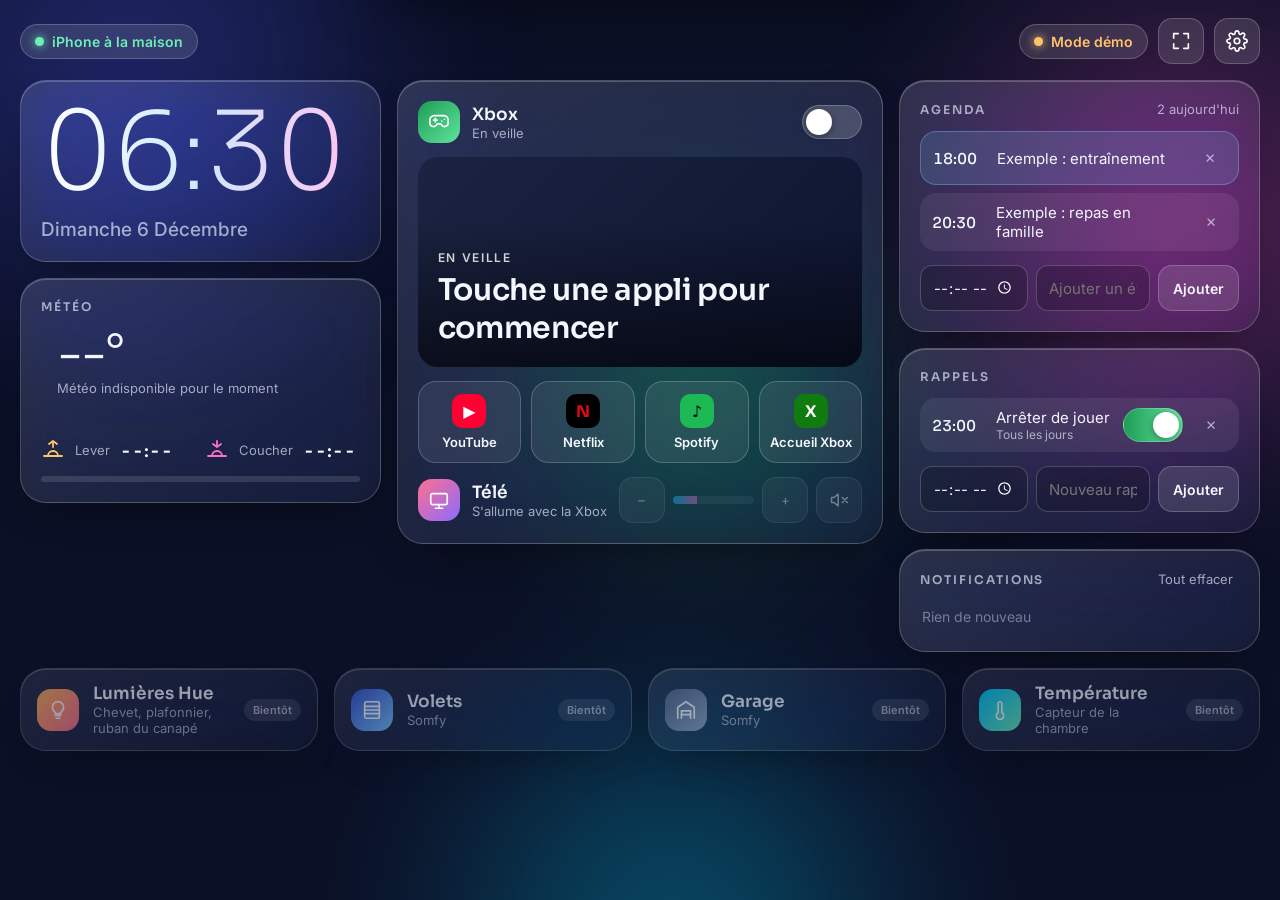
==== tablette/index.html @ c56fe404 "Ajoute des animations douces à l'appli et à la tablette Apparition des cartes en cascade, changement" ====
<!doctype html>
<html lang="fr">
<head>
<meta charset="utf-8">
<meta name="viewport" content="width=device-width, initial-scale=1, viewport-fit=cover">
<title>Tableau de bord</title>
<meta name="apple-mobile-web-app-capable" content="yes">
<meta name="mobile-web-app-capable" content="yes">
<meta name="apple-mobile-web-app-status-bar-style" content="black-translucent">
<meta name="apple-mobile-web-app-title" content="Chambre">
<meta name="theme-color" content="#0b1026">
<link rel="apple-touch-icon" href="../apple-touch-icon.png">
<link rel="icon" href="../icon-192.png">
<link rel="stylesheet" href="https://fonts.googleapis.com/css2?family=Sora:wght@200;300;500;600&family=Inter:wght@400;500;600&display=swap">
<style>
/* Tablette murale, paysage : 3 colonnes de cartes en verre dépoli (temps / Xbox / journée), rangée « bientôt » en bas. Passe en 1 colonne sur téléphone. */
:root{
  --bg:#0b1026; --fg:#f5f7ff; --muted:rgba(235,240,255,.66); --faint:rgba(235,240,255,.42); --edge:rgba(255,255,255,.2);
  --accent:#7cc8ff; --pink:#ff6fcf; --violet:#8b6bff; --ok:#6bf0b8; --warn:#ffc46b; --xbox:#2fbf71;
  --f-display:"Sora","Segoe UI",system-ui,sans-serif;
  --f-body:Inter,system-ui,-apple-system,"Segoe UI",sans-serif;
  color-scheme:dark;
}
*{box-sizing:border-box}
html,body{margin:0;min-height:100%}
[hidden]{display:none!important}
body{background:var(--bg);color:var(--fg);font-family:var(--f-body);font-size:15px;overflow-x:hidden;-webkit-tap-highlight-color:transparent;
  padding:calc(18px + env(safe-area-inset-top,0px)) max(20px, env(safe-area-inset-right,0px)) calc(18px + env(safe-area-inset-bottom,0px)) max(20px, env(safe-area-inset-left,0px))}
button,input,select{font-family:inherit;color:inherit}
button{border:0;background:none;cursor:pointer}
button:focus-visible,input:focus-visible,select:focus-visible{outline:2px solid var(--accent);outline-offset:3px}
h1,h2,h3{font-family:var(--f-display);margin:0;text-wrap:balance}
h2{font-size:12px;font-weight:600;letter-spacing:.16em;text-transform:uppercase;color:var(--muted)}
h3{font-size:17px;font-weight:600}
.sub{color:var(--muted);font-size:13px}

.aurora{position:fixed;inset:0;z-index:0;pointer-events:none;overflow:hidden}
.aurora i{position:absolute;border-radius:50%;filter:blur(70px);opacity:.7;animation:drift 26s ease-in-out infinite alternate}
.aurora .a1{width:60vmax;height:60vmax;left:-20vmax;top:-25vmax;background:radial-gradient(circle,#4f5bff,transparent 62%)}
.aurora .a2{width:55vmax;height:55vmax;right:-20vmax;top:-10vmax;background:radial-gradient(circle,#ff4fc8,transparent 62%);animation-duration:32s}
.aurora .a3{width:55vmax;height:55vmax;left:25vmax;bottom:-30vmax;background:radial-gradient(circle,#00d4ff,transparent 62%);animation-duration:28s}
.aurora .a4{width:40vmax;height:40vmax;left:35vmax;top:10vmax;background:radial-gradient(circle,var(--xbox),transparent 62%);opacity:0;transition:opacity .8s}
body.xbox-on .aurora .a4{opacity:.45}
body.night .aurora i{opacity:.35}
@keyframes drift{to{transform:translate(5vmax,4vmax) scale(1.12)}}

.wrap{position:relative;z-index:1;max-width:1500px;margin:0 auto;display:flex;flex-direction:column;gap:16px}
.card{border-radius:26px;padding:20px;display:flex;flex-direction:column;gap:14px;min-width:0;position:relative;
  background:linear-gradient(145deg,rgba(255,255,255,.14),rgba(255,255,255,.05));
  -webkit-backdrop-filter:blur(24px) saturate(170%);backdrop-filter:blur(24px) saturate(170%);
  border:1px solid var(--edge);box-shadow:inset 0 1px 0 rgba(255,255,255,.22),0 18px 44px -22px rgba(0,0,0,.65)}
.row{display:flex;align-items:center;justify-content:space-between;gap:12px}
.lead{display:flex;align-items:center;gap:12px;min-width:0}
.ic{width:42px;height:42px;border-radius:14px;display:grid;place-items:center;flex-shrink:0;background:var(--g,linear-gradient(135deg,#5b8cff,#8b6bff))}
.ic svg,.svg{stroke:#fff;fill:none;stroke-width:1.8;stroke-linecap:round;stroke-linejoin:round}
.pill{display:inline-flex;align-items:center;gap:8px;padding:8px 14px;border-radius:999px;font-size:14px;font-weight:600;
  background:rgba(255,255,255,.12);border:1px solid var(--edge);-webkit-backdrop-filter:blur(20px);backdrop-filter:blur(20px);white-space:nowrap}
.dot{width:9px;height:9px;border-radius:50%;background:currentColor;box-shadow:0 0 10px currentColor}
.btn{min-height:46px;border-radius:14px;background:rgba(255,255,255,.12);border:1px solid var(--edge);font-weight:600;font-size:14px;padding:0 14px;transition:background .2s,transform .12s}
.btn:hover{background:rgba(255,255,255,.2)}
.btn:active{transform:scale(.96)}
.btn.primary{background:linear-gradient(90deg,#00c8ff,#8b6bff 55%,#ff6fcf);border-color:transparent}
.btn.green{background:linear-gradient(90deg,#1f9d57,#5fe39a);border-color:transparent;color:#05210f}
.icon-btn{width:46px;height:46px;border-radius:14px;display:grid;place-items:center;background:rgba(255,255,255,.12);border:1px solid var(--edge)}

/* top bar */
.top{display:flex;align-items:center;justify-content:space-between;gap:14px;flex-wrap:wrap}
.top .right{display:flex;align-items:center;gap:10px;flex-wrap:wrap}
#mode.demo{color:var(--warn)}
#mode.live{color:var(--ok)}

/* main grid */
.grid{display:grid;grid-template-columns:minmax(0,1fr) minmax(0,1.35fr) minmax(0,1fr);gap:16px;align-items:start}
.col{display:flex;flex-direction:column;gap:16px;min-width:0}

/* clock & weather */
.clock{font-family:var(--f-display);font-size:clamp(64px,8.5vw,112px);font-weight:200;letter-spacing:-.04em;line-height:.95;font-variant-numeric:tabular-nums;
  background:linear-gradient(90deg,#fff,#cfe8ff 50%,#ffc2ef);-webkit-background-clip:text;background-clip:text;color:transparent}
.date{font-size:19px;color:var(--muted);text-transform:capitalize;font-weight:500}
.wx-now{display:flex;align-items:center;gap:16px}
.wx-now .t{font-family:var(--f-display);font-size:52px;font-weight:300;letter-spacing:-.03em;line-height:1;font-variant-numeric:tabular-nums}
.wx-days{display:grid;grid-template-columns:repeat(4,minmax(0,1fr));gap:8px}
.wx-day{border-radius:16px;background:rgba(255,255,255,.07);padding:10px 6px;text-align:center;display:flex;flex-direction:column;align-items:center;gap:4px;font-size:13px}
.wx-day b{font-variant-numeric:tabular-nums;font-size:14px}
.sun{display:grid;grid-template-columns:repeat(2,minmax(0,1fr));gap:10px}
.sun div{display:flex;align-items:center;gap:10px}
.sun b{font-size:18px;font-variant-numeric:tabular-nums;display:block}
.sunbar{height:6px;border-radius:99px;background:rgba(255,255,255,.12);position:relative;overflow:hidden}
.sunbar i{position:absolute;inset:0 auto 0 0;background:linear-gradient(90deg,#ffb454,#ff6fcf);border-radius:99px}

/* xbox */
.xbox .now{border-radius:20px;min-height:210px;padding:20px;display:flex;flex-direction:column;justify-content:flex-end;gap:6px;position:relative;overflow:hidden;
  background:var(--art,linear-gradient(135deg,#123a24,#0d1a36))}
.xbox .now::before{content:"";position:absolute;inset:0;background:linear-gradient(180deg,transparent 30%,rgba(0,0,0,.55))}
.xbox .now > *{position:relative}
.xbox .now img{position:absolute;inset:0;width:100%;height:100%;object-fit:cover}
.xbox .now .label{font-size:12px;font-weight:600;letter-spacing:.14em;text-transform:uppercase;color:rgba(255,255,255,.8)}
.xbox .now .title{font-family:var(--f-display);font-size:30px;font-weight:600;letter-spacing:-.01em}
.apps{display:grid;grid-template-columns:repeat(4,minmax(0,1fr));gap:10px}
.app{border-radius:18px;min-height:82px;display:flex;flex-direction:column;align-items:center;justify-content:center;gap:6px;font-size:13px;font-weight:600;
  background:rgba(255,255,255,.08);border:1px solid var(--edge);transition:transform .12s,background .2s}
.app:active{transform:scale(.95)}
.app .logo{width:34px;height:34px;border-radius:10px;display:grid;place-items:center;font-family:var(--f-display);font-weight:700;font-size:16px}
.app[aria-pressed="true"]{background:rgba(255,255,255,.2);border-color:rgba(255,255,255,.5)}
.tvline{display:flex;align-items:center;gap:12px;flex-wrap:wrap}
.vol{display:flex;align-items:center;gap:8px;flex:1;min-width:200px}
.meter{flex:1;height:8px;border-radius:99px;background:rgba(255,255,255,.14);overflow:hidden}
.meter i{display:block;height:100%;background:linear-gradient(90deg,#00c8ff,#ff6fcf);transition:width .2s}
.off{opacity:.4;pointer-events:none}
.switch{width:60px;height:34px;border-radius:99px;background:rgba(255,255,255,.18);border:1px solid var(--edge);position:relative;flex-shrink:0;transition:background .3s}
.switch::after{content:"";position:absolute;top:3px;left:3px;width:26px;height:26px;border-radius:50%;background:#fff;box-shadow:0 2px 6px rgba(0,0,0,.35);transition:transform .3s cubic-bezier(.3,1.4,.5,1)}
.switch[aria-checked="true"]{background:linear-gradient(90deg,#1f9d57,#5fe39a)}
.switch[aria-checked="true"]::after{transform:translateX(26px)}

/* lists */
.list{list-style:none;margin:0;padding:0;display:flex;flex-direction:column;gap:8px}
.item{display:flex;align-items:center;gap:12px;padding:10px 12px;border-radius:16px;background:rgba(255,255,255,.07)}
.item .time{font-family:var(--f-display);font-weight:500;font-size:15px;min-width:52px;font-variant-numeric:tabular-nums}
.item .txt{flex:1;min-width:0;overflow-wrap:anywhere}
.item .txt small{display:block;color:var(--muted);font-size:12px}
.item.past{opacity:.5}
.item.next{background:rgba(124,200,255,.16);border:1px solid rgba(124,200,255,.35)}
.x{width:32px;height:32px;border-radius:10px;display:grid;place-items:center;color:var(--muted);flex-shrink:0}
.x:hover{background:rgba(255,255,255,.12)}
.empty{color:var(--faint);font-size:14px;padding:6px 2px}
.addrow{display:flex;gap:8px;flex-wrap:wrap}
.addrow input{flex:1;min-width:0;min-height:44px;border-radius:12px;border:1px solid var(--edge);background:rgba(0,0,0,.2);padding:0 12px;font-size:15px}
.addrow input[type="time"]{flex:0 0 108px}
.notif .item{align-items:flex-start}
.notif .time{font-size:13px;color:var(--muted);min-width:44px;padding-top:2px}

/* soon */
.soon{display:grid;grid-template-columns:repeat(4,minmax(0,1fr));gap:16px}
.soon .card{flex-direction:row;align-items:center;padding:14px 16px;opacity:.62}
.soon .tag{margin-left:auto;font-size:11px;font-weight:600;padding:4px 9px;border-radius:99px;background:rgba(255,255,255,.12);color:var(--muted);white-space:nowrap}

/* alert banner */
.alert{position:fixed;z-index:20;left:50%;top:calc(20px + env(safe-area-inset-top,0px));transform:translate(-50%,-140%);transition:transform .45s cubic-bezier(.3,1.3,.5,1);
  width:min(560px,calc(100% - 32px));display:flex;align-items:center;gap:14px;padding:16px 18px;border-radius:24px;
  background:rgba(30,34,70,.7);-webkit-backdrop-filter:blur(30px) saturate(180%);backdrop-filter:blur(30px) saturate(180%);border:1px solid rgba(255,255,255,.3);box-shadow:0 24px 60px -20px rgba(0,0,0,.8)}
.alert.show{transform:translate(-50%,0)}
.alert .txt{flex:1;min-width:0}
.alert b{font-family:var(--f-display);font-size:18px;display:block}

/* settings */
dialog{border:0;padding:0;background:transparent;color:var(--fg);max-width:min(640px,calc(100% - 32px));width:100%}
dialog::backdrop{background:rgba(5,8,20,.6);-webkit-backdrop-filter:blur(6px);backdrop-filter:blur(6px)}
.sheet{border-radius:28px;padding:24px;display:flex;flex-direction:column;gap:16px;max-height:calc(100vh - 60px);overflow:auto;
  background:rgba(25,30,62,.85);-webkit-backdrop-filter:blur(30px);backdrop-filter:blur(30px);border:1px solid var(--edge)}
.field{display:flex;flex-direction:column;gap:6px}
.field label{font-size:13px;font-weight:600;color:var(--muted)}
.field input{min-height:46px;border-radius:12px;border:1px solid var(--edge);background:rgba(0,0,0,.25);padding:0 12px;font-size:15px;width:100%}
.help{font-size:13px;color:var(--muted);line-height:1.5;margin:0}
.help code{background:rgba(255,255,255,.1);padding:1px 6px;border-radius:6px;font-size:12px}
.status{font-size:14px;font-weight:600}
.status.ok{color:var(--ok)} .status.err{color:#ff8a8a}
.two{display:grid;grid-template-columns:repeat(2,minmax(0,1fr));gap:12px}
details.adv summary{cursor:pointer;font-weight:600;font-size:14px;min-height:28px}
details.adv[open]{display:flex;flex-direction:column;gap:12px}

@media (max-width:1100px){
  .grid{grid-template-columns:minmax(0,1fr) minmax(0,1fr)}
  .grid .col:nth-child(2){grid-column:1/-1;order:-1}
  .soon{grid-template-columns:repeat(2,minmax(0,1fr))}
}
@media (max-width:700px){
  .grid{grid-template-columns:1fr}
  .apps{grid-template-columns:repeat(2,minmax(0,1fr))}
  .soon,.two{grid-template-columns:1fr}
}
@media (prefers-reduced-motion:reduce){*{transition:none!important;animation:none!important}}
</style>
<link rel="stylesheet" href="../anim.css">
<script src="../anim.js" defer></script>
</head>
<body>
<div class="aurora" aria-hidden="true"><i class="a1"></i><i class="a2"></i><i class="a3"></i><i class="a4"></i></div>

<div class="wrap">
  <div class="top">
    <span class="pill" id="presence"><span class="dot"></span><span id="presence-txt">iPhone à la maison</span></span>
    <div class="right">
      <span class="pill" id="mode"><span class="dot"></span><span id="mode-txt">Mode démo</span></span>
      <button class="icon-btn" id="fs" aria-label="Plein écran"><svg class="svg" width="22" height="22" viewBox="0 0 24 24"><path d="M4 9V4h5M20 9V4h-5M4 15v5h5M20 15v5h-5"/></svg></button>
      <button class="icon-btn" id="open-settings" aria-label="Réglages"><svg class="svg" width="22" height="22" viewBox="0 0 24 24"><circle cx="12" cy="12" r="3"/><path d="M19.4 15a1.7 1.7 0 0 0 .3 1.8l.1.1a2 2 0 1 1-2.8 2.8l-.1-.1a1.7 1.7 0 0 0-1.8-.3 1.7 1.7 0 0 0-1 1.5V21a2 2 0 1 1-4 0v-.1a1.7 1.7 0 0 0-1.1-1.5 1.7 1.7 0 0 0-1.8.3l-.1.1a2 2 0 1 1-2.8-2.8l.1-.1a1.7 1.7 0 0 0 .3-1.8 1.7 1.7 0 0 0-1.5-1H3a2 2 0 1 1 0-4h.1a1.7 1.7 0 0 0 1.5-1.1 1.7 1.7 0 0 0-.3-1.8l-.1-.1a2 2 0 1 1 2.8-2.8l.1.1a1.7 1.7 0 0 0 1.8.3H9a1.7 1.7 0 0 0 1-1.5V3a2 2 0 1 1 4 0v.1a1.7 1.7 0 0 0 1 1.5 1.7 1.7 0 0 0 1.8-.3l.1-.1a2 2 0 1 1 2.8 2.8l-.1.1a1.7 1.7 0 0 0-.3 1.8V9a1.7 1.7 0 0 0 1.5 1H21a2 2 0 1 1 0 4h-.1a1.7 1.7 0 0 0-1.5 1z"/></svg></button>
    </div>
  </div>

  <main class="grid">
    <!-- colonne 1 : temps -->
    <div class="col">
      <section class="card" aria-label="Heure">
        <div class="clock" id="clock">--:--</div>
        <div class="date" id="date"></div>
      </section>
      <section class="card" aria-labelledby="h-wx">
        <div class="row"><h2 id="h-wx">Météo</h2><span class="sub" id="wx-city">…</span></div>
        <div class="wx-now">
          <span id="wx-icon"></span>
          <div><div class="t" id="wx-t">--°</div><div class="sub" id="wx-desc">Chargement…</div></div>
        </div>
        <div class="sub" id="wx-extra"></div>
        <div class="wx-days" id="wx-days"></div>
        <div class="sun">
          <div><svg class="svg" width="24" height="24" viewBox="0 0 24 24" style="stroke:#ffc46b"><path d="M12 9V3M8 6l4-3 4 3M3 18h18M7 18a5 5 0 0 1 10 0"/></svg><div><span class="sub">Lever</span><b id="sunrise">--:--</b></div></div>
          <div><svg class="svg" width="24" height="24" viewBox="0 0 24 24" style="stroke:#ff6fcf"><path d="M12 3v6M8 6l4 3 4-3M3 18h18M7 18a5 5 0 0 1 10 0"/></svg><div><span class="sub">Coucher</span><b id="sunset">--:--</b></div></div>
        </div>
        <div class="sunbar" aria-hidden="true"><i id="sunprog" style="width:0%"></i></div>
      </section>
    </div>

    <!-- colonne 2 : xbox + télé -->
    <div class="col">
      <section class="card xbox" aria-labelledby="h-xb">
        <div class="row">
          <div class="lead"><span class="ic" style="--g:linear-gradient(135deg,#1f9d57,#5fe39a)"><svg width="22" height="22" viewBox="0 0 24 24"><path d="M6 10h4M8 8v4M15 11h.01M18 9h.01"/><path d="M7 5h10a5 5 0 0 1 5 5v3a4 4 0 0 1-7 2.6L14 14h-4l-1 1.6A4 4 0 0 1 2 13v-3a5 5 0 0 1 5-5z"/></svg></span>
            <div><h3 id="h-xb">Xbox</h3><div class="sub" id="xb-state">En veille</div></div></div>
          <button class="switch" role="switch" id="xb-sw" aria-checked="false" aria-label="Allumer la Xbox"></button>
        </div>
        <div class="now" id="xb-now">
          <span class="label" id="xb-label">En veille</span>
          <span class="title" id="xb-title">Touche une appli pour commencer</span>
        </div>
        <div class="apps" id="apps"></div>
        <div class="tvline" id="tv-line">
          <div class="lead"><span class="ic" style="--g:linear-gradient(135deg,#ff6f8f,#8b6bff)"><svg width="22" height="22" viewBox="0 0 24 24"><rect x="3" y="5" width="18" height="12" rx="2"/><path d="M8 21h8M12 17v4"/></svg></span>
            <div><h3>Télé</h3><div class="sub" id="tv-state">S'allume avec la Xbox</div></div></div>
          <div class="vol">
            <button class="icon-btn" id="vol-down" aria-label="Baisser le son">–</button>
            <div class="meter"><i id="vol-bar" style="width:30%"></i></div>
            <button class="icon-btn" id="vol-up" aria-label="Monter le son">+</button>
            <button class="icon-btn" id="mute" aria-label="Couper le son"><svg class="svg" width="20" height="20" viewBox="0 0 24 24"><path d="M11 5L6 9H3v6h3l5 4zM22 9l-6 6M16 9l6 6"/></svg></button>
          </div>
        </div>
      </section>
    </div>

    <!-- colonne 3 : journée -->
    <div class="col">
      <section class="card" aria-labelledby="h-ag">
        <div class="row"><h2 id="h-ag">Agenda</h2><span class="sub" id="ag-count"></span></div>
        <ul class="list" id="agenda"></ul>
        <form class="addrow" id="ag-form">
          <label class="sub" for="ag-time" hidden>Heure</label><input type="time" id="ag-time" required>
          <label class="sub" for="ag-text" hidden>Événement</label><input type="text" id="ag-text" placeholder="Ajouter un événement" maxlength="60" required>
          <button class="btn" type="submit">Ajouter</button>
        </form>
      </section>
      <section class="card" aria-labelledby="h-rp">
        <div class="row"><h2 id="h-rp">Rappels</h2></div>
        <ul class="list" id="reminders"></ul>
        <form class="addrow" id="rp-form">
          <label class="sub" for="rp-time" hidden>Heure</label><input type="time" id="rp-time" required>
          <label class="sub" for="rp-text" hidden>Rappel</label><input type="text" id="rp-text" placeholder="Nouveau rappel" maxlength="60" required>
          <button class="btn" type="submit">Ajouter</button>
        </form>
      </section>
      <section class="card notif" aria-labelledby="h-nt">
        <div class="row"><h2 id="h-nt">Notifications</h2><button class="sub" id="nt-clear">Tout effacer</button></div>
        <ul class="list" id="notifs"></ul>
      </section>
    </div>
  </main>

  <section class="soon" aria-label="Bientôt">
    <div class="card"><span class="ic" style="--g:linear-gradient(135deg,#ffb454,#ff6f8f)"><svg width="22" height="22" viewBox="0 0 24 24"><path d="M9 18h6M10 21h4M12 3a6 6 0 0 0-4 10.5c.8.8 1 1.5 1 2.5h6c0-1 .2-1.7 1-2.5A6 6 0 0 0 12 3z"/></svg></span><div><h3>Lumières Hue</h3><div class="sub">Chevet, plafonnier, ruban du canapé</div></div><span class="tag">Bientôt</span></div>
    <div class="card"><span class="ic" style="--g:linear-gradient(135deg,#3a5bd8,#7cc8ff)"><svg width="22" height="22" viewBox="0 0 24 24"><rect x="4" y="3" width="16" height="18" rx="2"/><path d="M4 8h16M4 12h16M4 16h16"/></svg></span><div><h3>Volets</h3><div class="sub">Somfy</div></div><span class="tag">Bientôt</span></div>
    <div class="card"><span class="ic" style="--g:linear-gradient(135deg,#5b6b8f,#9aa7c2)"><svg width="22" height="22" viewBox="0 0 24 24"><path d="M3 21V9l9-6 9 6v12M7 21v-8h10v8M7 17h10"/></svg></span><div><h3>Garage</h3><div class="sub">Somfy</div></div><span class="tag">Bientôt</span></div>
    <div class="card"><span class="ic" style="--g:linear-gradient(135deg,#00c8ff,#6bf0b8)"><svg width="22" height="22" viewBox="0 0 24 24"><path d="M14 14.8V5a2 2 0 0 0-4 0v9.8a4 4 0 1 0 4 0z"/></svg></span><div><h3>Température</h3><div class="sub">Capteur de la chambre</div></div><span class="tag">Bientôt</span></div>
  </section>
</div>

<div class="alert" id="alert" role="alert">
  <span class="ic" style="--g:linear-gradient(135deg,#ffb454,#ff6fcf)"><svg width="22" height="22" viewBox="0 0 24 24"><path d="M6 8a6 6 0 0 1 12 0c0 7 3 9 3 9H3s3-2 3-9M10.3 21a1.9 1.9 0 0 0 3.4 0"/></svg></span>
  <div class="txt"><b id="alert-title">Rappel</b><span class="sub" id="alert-text"></span></div>
  <button class="btn" id="alert-ok">OK</button>
</div>

<dialog id="settings" aria-labelledby="st-title">
  <form class="sheet" method="dialog" id="st-form">
    <div class="row"><h3 id="st-title" style="font-size:22px">Réglages</h3><button class="icon-btn" value="cancel" aria-label="Fermer"><svg class="svg" width="20" height="20" viewBox="0 0 24 24"><path d="M6 6l12 12M18 6L6 18"/></svg></button></div>

    <div class="field">
      <label for="st-city">Ville pour la météo</label>
      <input id="st-city" type="text" placeholder="Laisse vide pour utiliser la position de la tablette" autocomplete="off">
    </div>

    <h2>Home Assistant</h2>
    <p class="help">Tant que ce n'est pas rempli, le tableau de bord reste en mode démo. L'adresse et la clé restent <b>uniquement sur cette tablette</b> : elles ne sont jamais envoyées sur GitHub.</p>
    <div class="field">
      <label for="st-url">Adresse de Home Assistant (en https)</label>
      <input id="st-url" type="url" placeholder="https://xxxx.ui.nabu.casa" autocomplete="off" spellcheck="false">
    </div>
    <div class="field">
      <label for="st-token">Clé d'accès (jeton longue durée)</label>
      <input id="st-token" type="password" placeholder="Profil › Sécurité › Jetons d'accès longue durée" autocomplete="off" spellcheck="false">
    </div>
    <details class="adv">
      <summary>Noms des appareils dans Home Assistant</summary>
      <div class="two">
        <div class="field"><label for="st-xbox">Xbox</label><input id="st-xbox" type="text" placeholder="media_player.xbox" spellcheck="false"></div>
        <div class="field"><label for="st-person">Présence iPhone</label><input id="st-person" type="text" placeholder="person.clement" spellcheck="false"></div>
      </div>
      <p class="help">Pour que la tablette ait le droit de parler à Home Assistant, ajoute dans <code>configuration.yaml</code> :<br>
      <code>http:</code> › <code>cors_allowed_origins:</code> › <code>- https://clemclem43240-svg.github.io</code></p>
    </details>
    <div class="row" style="flex-wrap:wrap">
      <span class="status" id="st-status"></span>
      <div style="display:flex;gap:10px;flex-wrap:wrap">
        <button class="btn" type="button" id="st-forget">Oublier</button>
        <button class="btn" type="button" id="st-test">Tester</button>
        <button class="btn primary" type="button" id="st-save">Enregistrer</button>
      </div>
    </div>
  </form>
</dialog>

<script>
(function(){
  'use strict';
  const $ = id => document.getElementById(id);
  const esc = s => String(s).replace(/[&<>"']/g, c => ({'&':'&amp;','<':'&lt;','>':'&gt;','"':'&quot;',"'":'&#39;'}[c]));
  const pad = n => String(n).padStart(2,'0');
  const hm = d => pad(d.getHours())+':'+pad(d.getMinutes());
  const store = {
    get(k, def){ try { const v = localStorage.getItem('tb-'+k); return v == null ? def : JSON.parse(v); } catch(e){ return def; } },
    set(k, v){ try { localStorage.setItem('tb-'+k, JSON.stringify(v)); } catch(e){} },
    del(k){ try { localStorage.removeItem('tb-'+k); } catch(e){} }
  };

  /* ---------- état ---------- */
  let cfg = store.get('cfg', {city:'', url:'', token:'', xbox:'media_player.xbox', person:''});
  let live = false;
  const s = {xbox:false, app:null, vol:30, muted:false, home:true};
  let agenda = store.get('agenda', null);
  if (!agenda) agenda = [{t:'18:00', txt:'Exemple : entraînement'}, {t:'20:30', txt:'Exemple : repas en famille'}];
  let reminders = store.get('reminders', [{t:'23:00', txt:'Arrêter de jouer', on:true}]);
  let notifs = store.get('notifs', []);
  const saveLists = () => { store.set('agenda', agenda); store.set('reminders', reminders); store.set('notifs', notifs.slice(0,30)); };

  /* ---------- notifications & alertes ---------- */
  function notify(txt){ notifs.unshift({t:hm(new Date()), txt}); notifs = notifs.slice(0,30); saveLists(); renderNotifs(); }
  function renderNotifs(){
    $('notifs').innerHTML = notifs.length ? notifs.slice(0,6).map(n => '<li class="item"><span class="time">'+esc(n.t)+'</span><span class="txt">'+esc(n.txt)+'</span></li>').join('')
      : '<li class="empty">Rien de nouveau</li>';
  }
  $('nt-clear').onclick = () => { notifs = []; saveLists(); renderNotifs(); };
  let alertTimer;
  function showAlert(title, text){
    $('alert-title').textContent = title; $('alert-text').textContent = text; $('alert').classList.add('show');
    clearTimeout(alertTimer); alertTimer = setTimeout(() => $('alert').classList.remove('show'), 60000);
    try { const ctx = new (window.AudioContext||window.webkitAudioContext)(); [0,0.25].forEach(t => { const o=ctx.createOscillator(), g=ctx.createGain(); o.frequency.value=880; g.gain.value=.08; o.connect(g); g.connect(ctx.destination); o.start(ctx.currentTime+t); o.stop(ctx.currentTime+t+.15); }); } catch(e){}
  }
  $('alert-ok').onclick = () => $('alert').classList.remove('show');

  /* ---------- horloge ---------- */
  let lastMinute = '';
  function tick(){
    const d = new Date(), m = hm(d);
    $('clock').textContent = m;
    $('date').textContent = d.toLocaleDateString('fr-FR',{weekday:'long', day:'numeric', month:'long'});
    if (m !== lastMinute){ lastMinute = m; onMinute(d); }
  }
  function onMinute(d){
    const m = hm(d);
    reminders.forEach(r => { if (r.on && r.t === m){ showAlert('Rappel', r.txt); notify('Rappel : '+r.txt); } });
    agenda.forEach(a => { if (a.t === m){ showAlert('Agenda', a.txt); } });
    renderAgenda(); updateSun(); document.body.classList.toggle('night', d.getHours() >= 22 || d.getHours() < 7);
  }

  /* ---------- météo (Open-Meteo, gratuit, sans clé) ---------- */
  const WMO = {0:['Ciel dégagé','sun'],1:['Plutôt dégagé','sun'],2:['Partiellement nuageux','cloudsun'],3:['Couvert','cloud'],45:['Brouillard','fog'],48:['Brouillard givrant','fog'],
    51:['Bruine légère','rain'],53:['Bruine','rain'],55:['Bruine forte','rain'],61:['Pluie faible','rain'],63:['Pluie','rain'],65:['Forte pluie','rain'],66:['Pluie verglaçante','rain'],67:['Pluie verglaçante','rain'],
    71:['Neige faible','snow'],73:['Neige','snow'],75:['Forte neige','snow'],77:['Grains de neige','snow'],80:['Averses','rain'],81:['Averses','rain'],82:['Fortes averses','rain'],85:['Averses de neige','snow'],86:['Averses de neige','snow'],
    95:['Orage','storm'],96:['Orage et grêle','storm'],99:['Orage et grêle','storm']};
  const ICONS = {
    sun:'<circle cx="12" cy="12" r="4" style="stroke:#ffc46b"/><path style="stroke:#ffc46b" d="M12 2v2M12 20v2M4.9 4.9l1.4 1.4M17.7 17.7l1.4 1.4M2 12h2M20 12h2M4.9 19.1l1.4-1.4M17.7 6.3l1.4-1.4"/>',
    cloudsun:'<path style="stroke:#ffc46b" d="M8 3v1.5M3.8 5.8l1 1M2 10h1.5M12.2 5.8l-1 1"/><path style="stroke:#ffc46b" d="M5.5 11.5a3 3 0 0 1 5.3-2.6"/><path d="M8 20h9a4 4 0 0 0 0-8 5.5 5.5 0 0 0-10.6 1.4A3.3 3.3 0 0 0 8 20z"/>',
    cloud:'<path d="M7 19h10a4.5 4.5 0 0 0 .5-9A6 6 0 0 0 6 11.5 3.8 3.8 0 0 0 7 19z"/>',
    fog:'<path d="M4 10h16M3 14h18M6 18h12"/>',
    rain:'<path d="M7 15h10a4 4 0 0 0 .5-8A5.5 5.5 0 0 0 6.5 8.5 3.3 3.3 0 0 0 7 15z"/><path style="stroke:#7cc8ff" d="M9 18l-1 3M13 18l-1 3M17 18l-1 3"/>',
    snow:'<path d="M7 14h10a4 4 0 0 0 .5-8A5.5 5.5 0 0 0 6.5 7.5 3.3 3.3 0 0 0 7 14z"/><path style="stroke:#cfe8ff" d="M9 18h.01M13 18h.01M17 18h.01M11 21h.01M15 21h.01"/>',
    storm:'<path d="M7 14h10a4 4 0 0 0 .5-8A5.5 5.5 0 0 0 6.5 7.5 3.3 3.3 0 0 0 7 14z"/><path style="stroke:#ffc46b" d="M12 14l-2 4h4l-2 4"/>'
  };
  const icon = (code, size) => { const k = (WMO[code]||['','cloud'])[1]; return '<svg class="svg" width="'+size+'" height="'+size+'" viewBox="0 0 24 24">'+ICONS[k]+'</svg>'; };
  let sunTimes = null;
  async function geocode(name){
    const r = await fetch('https://geocoding-api.open-meteo.com/v1/search?count=1&language=fr&name='+encodeURIComponent(name));
    const j = await r.json(); if (!j.results || !j.results.length) throw new Error('Ville introuvable');
    return {lat:j.results[0].latitude, lon:j.results[0].longitude, name:j.results[0].name};
  }
  function position(){
    return new Promise(res => {
      if (!navigator.geolocation) return res(null);
      navigator.geolocation.getCurrentPosition(p => res({lat:p.coords.latitude, lon:p.coords.longitude, name:'Ma position'}), () => res(null), {timeout:8000, maximumAge:3600000});
    });
  }
  async function loadWeather(){
    try {
      let loc = null;
      if (cfg.city) loc = await geocode(cfg.city);
      if (!loc) loc = await position();
      if (!loc){ loc = {lat:48.8566, lon:2.3522, name:'Paris (choisis ta ville dans Réglages)'}; }
      const u = 'https://api.open-meteo.com/v1/forecast?latitude='+loc.lat+'&longitude='+loc.lon+
        '&current=temperature_2m,apparent_temperature,relative_humidity_2m,weather_code,wind_speed_10m'+
        '&daily=weather_code,temperature_2m_max,temperature_2m_min,sunrise,sunset,precipitation_probability_max&timezone=auto&forecast_days=4';
      const j = await (await fetch(u)).json();
      const c = j.current;
      $('wx-city').textContent = loc.name;
      $('wx-icon').innerHTML = icon(c.weather_code, 56);
      $('wx-t').textContent = Math.round(c.temperature_2m)+'°';
      $('wx-desc').textContent = (WMO[c.weather_code]||['—'])[0];
      $('wx-extra').textContent = 'Ressenti '+Math.round(c.apparent_temperature)+'° · Humidité '+c.relative_humidity_2m+' % · Vent '+Math.round(c.wind_speed_10m)+' km/h';
      const dd = j.daily;
      $('wx-days').innerHTML = dd.time.map((t,i) => {
        const day = i===0 ? "Auj." : new Date(t+'T12:00').toLocaleDateString('fr-FR',{weekday:'short'});
        return '<div class="wx-day"><span class="sub" style="text-transform:capitalize">'+esc(day)+'</span>'+icon(dd.weather_code[i],26)+
          '<b>'+Math.round(dd.temperature_2m_max[i])+'° <span class="sub">'+Math.round(dd.temperature_2m_min[i])+'°</span></b>'+
          '<span class="sub">'+(dd.precipitation_probability_max[i] ?? 0)+' % pluie</span></div>';
      }).join('');
      sunTimes = {rise:new Date(dd.sunrise[0]), set:new Date(dd.sunset[0])};
      $('sunrise').textContent = hm(sunTimes.rise); $('sunset').textContent = hm(sunTimes.set);
      updateSun();
    } catch(e){
      $('wx-desc').textContent = 'Météo indisponible pour le moment'; $('wx-city').textContent = cfg.city || '';
    }
  }
  function updateSun(){
    if (!sunTimes) return;
    const now = Date.now(), a = sunTimes.rise.getTime(), b = sunTimes.set.getTime();
    $('sunprog').style.width = Math.max(0, Math.min(100, (now-a)/(b-a)*100)) + '%';
  }

  /* ---------- Xbox & télé ---------- */
  const APPS = [
    {id:'YouTube', name:'YouTube', bg:'#ff0033', fg:'#fff', letter:'▶', art:'linear-gradient(135deg,#ff0033,#5a0016)'},
    {id:'Netflix', name:'Netflix', bg:'#000', fg:'#e50914', letter:'N', art:'linear-gradient(135deg,#3a0005,#0a0a0a)'},
    {id:'Spotify', name:'Spotify', bg:'#1db954', fg:'#000', letter:'♪', art:'linear-gradient(135deg,#1db954,#0b3d1f)'},
    {id:'Home', name:'Accueil Xbox', bg:'#107c10', fg:'#fff', letter:'X', art:'linear-gradient(135deg,#107c10,#0b2614)'}
  ];
  $('apps').innerHTML = APPS.map(a => '<button class="app" data-app="'+a.id+'" aria-pressed="false"><span class="logo" style="background:'+a.bg+';color:'+a.fg+'">'+a.letter+'</span>'+esc(a.name)+'</button>').join('');

  async function ha(path, method, body){
    const r = await fetch(cfg.url.replace(/\/+$/,'') + path, {method:method||'GET', headers:{'Authorization':'Bearer '+cfg.token, 'Content-Type':'application/json'}, body: body ? JSON.stringify(body) : undefined});
    if (!r.ok) throw new Error('HTTP '+r.status);
    return r.json();
  }
  async function xboxPower(on){
    s.xbox = on; if (!on) s.app = null; renderXbox();
    notify(on ? 'Xbox allumée' : 'Xbox éteinte');
    if (live) { try { await ha('/api/services/media_player/'+(on?'turn_on':'turn_off'), 'POST', {entity_id:cfg.xbox}); } catch(e){ notify('Xbox : commande non reçue ('+e.message+')'); } }
  }
  async function launch(id){
    s.xbox = true; s.app = id; renderXbox();
    notify('Lancement : '+(APPS.find(a=>a.id===id)||{name:id}).name);
    if (live) { try { await ha('/api/services/media_player/select_source', 'POST', {entity_id:cfg.xbox, source:id}); } catch(e){ notify('Xbox : appli non lancée ('+e.message+')'); } }
  }
  async function volume(dir){
    if (dir === 'mute') s.muted = !s.muted; else { s.vol = Math.max(0, Math.min(100, s.vol + dir*10)); s.muted = false; }
    renderXbox();
    if (live) { try {
      if (dir === 'mute') await ha('/api/services/media_player/volume_mute','POST',{entity_id:cfg.xbox, is_volume_muted:s.muted});
      else await ha('/api/services/media_player/volume_'+(dir>0?'up':'down'),'POST',{entity_id:cfg.xbox});
    } catch(e){} }
  }
  $('xb-sw').onclick = () => xboxPower(!s.xbox);
  document.querySelectorAll('[data-app]').forEach(b => b.onclick = () => launch(b.dataset.app));
  $('vol-up').onclick = () => volume(1); $('vol-down').onclick = () => volume(-1); $('mute').onclick = () => volume('mute');

  let liveMedia = null;
  function renderXbox(){
    $('xb-sw').setAttribute('aria-checked', s.xbox);
    document.body.classList.toggle('xbox-on', s.xbox);
    $('xb-state').textContent = s.xbox ? 'Allumée' : 'En veille';
    $('tv-state').textContent = s.xbox ? 'Allumée par la Xbox' : "S'allume avec la Xbox";
    $('tv-line').querySelector('.vol').classList.toggle('off', !s.xbox);
    $('vol-bar').style.width = (s.muted ? 0 : s.vol) + '%';
    document.querySelectorAll('[data-app]').forEach(b => b.setAttribute('aria-pressed', b.dataset.app === s.app));
    const now = $('xb-now'); const old = now.querySelector('img'); if (old) old.remove();
    if (!s.xbox){ now.style.setProperty('--art','linear-gradient(135deg,#1b2340,#0d1430)'); $('xb-label').textContent='En veille'; $('xb-title').textContent='Touche une appli pour commencer'; return; }
    if (liveMedia && liveMedia.title){
      $('xb-label').textContent = 'En cours'; $('xb-title').textContent = liveMedia.title;
      now.style.setProperty('--art','linear-gradient(135deg,#107c10,#0b2614)');
      if (liveMedia.picture){ const img = document.createElement('img'); img.alt=''; img.src = liveMedia.picture; img.onerror = () => img.remove(); now.prepend(img); }
      return;
    }
    const a = APPS.find(x => x.id === s.app);
    now.style.setProperty('--art', a ? a.art : 'linear-gradient(135deg,#107c10,#0b2614)');
    $('xb-label').textContent = a ? 'En cours' : 'Allumée';
    $('xb-title').textContent = a ? a.name : 'Accueil Xbox';
  }

  /* ---------- présence ---------- */
  function renderPresence(){
    const p = $('presence');
    p.style.color = s.home ? 'var(--ok)' : 'var(--warn)';
    $('presence-txt').textContent = s.home ? 'iPhone à la maison' : 'iPhone parti';
  }
  $('presence').onclick = () => { if (live) return; s.home = !s.home; renderPresence(); notify(s.home ? 'Tu es rentré à la maison' : 'Tu es parti de la maison'); };

  /* ---------- agenda & rappels ---------- */
  function renderAgenda(){
    const m = hm(new Date());
    const list = agenda.slice().sort((a,b) => a.t.localeCompare(b.t));
    const nextIdx = list.findIndex(a => a.t >= m);
    $('agenda').innerHTML = list.length ? list.map((a,i) =>
      '<li class="item'+(a.t < m ? ' past' : '')+(i===nextIdx ? ' next' : '')+'"><span class="time">'+esc(a.t)+'</span><span class="txt">'+esc(a.txt)+'</span>'+
      '<button class="x" data-del-ag="'+agenda.indexOf(a)+'" aria-label="Supprimer '+esc(a.txt)+'">✕</button></li>').join('') : '<li class="empty">Rien de prévu aujourd\'hui</li>';
    $('ag-count').textContent = list.length ? list.length+' aujourd\'hui' : '';
    document.querySelectorAll('[data-del-ag]').forEach(b => b.onclick = () => { agenda.splice(+b.dataset.delAg,1); saveLists(); renderAgenda(); });
  }
  function renderReminders(){
    $('reminders').innerHTML = reminders.length ? reminders.slice().sort((a,b)=>a.t.localeCompare(b.t)).map(r => { const i = reminders.indexOf(r);
      return '<li class="item"><span class="time">'+esc(r.t)+'</span><span class="txt">'+esc(r.txt)+'<small>Tous les jours</small></span>'+
        '<button class="switch" role="switch" data-rp="'+i+'" aria-checked="'+(!!r.on)+'" aria-label="Activer '+esc(r.txt)+'"></button>'+
        '<button class="x" data-del-rp="'+i+'" aria-label="Supprimer '+esc(r.txt)+'">✕</button></li>'; }).join('') : '<li class="empty">Aucun rappel</li>';
    document.querySelectorAll('[data-rp]').forEach(b => b.onclick = () => { const r = reminders[+b.dataset.rp]; r.on = !r.on; saveLists(); renderReminders(); });
    document.querySelectorAll('[data-del-rp]').forEach(b => b.onclick = () => { reminders.splice(+b.dataset.delRp,1); saveLists(); renderReminders(); });
  }
  $('ag-form').onsubmit = e => { e.preventDefault(); agenda.push({t:$('ag-time').value, txt:$('ag-text').value.trim()}); $('ag-text').value=''; saveLists(); renderAgenda(); };
  $('rp-form').onsubmit = e => { e.preventDefault(); reminders.push({t:$('rp-time').value, txt:$('rp-text').value.trim(), on:true}); $('rp-text').value=''; saveLists(); renderReminders(); };

  /* ---------- Home Assistant ---------- */
  function setMode(){
    $('mode').className = 'pill ' + (live ? 'live' : 'demo');
    $('mode-txt').textContent = live ? 'Connecté à Home Assistant' : 'Mode démo';
  }
  async function poll(){
    if (!cfg.url || !cfg.token) { live = false; setMode(); return; }
    try {
      const x = await ha('/api/states/'+encodeURIComponent(cfg.xbox));
      const wasLive = live; live = true; setMode(); if (!wasLive) notify('Connecté à Home Assistant');
      const on = !['off','unavailable','standby','unknown'].includes(x.state);
      if (on !== s.xbox && wasLive) notify(on ? 'Xbox allumée' : 'Xbox éteinte');
      s.xbox = on;
      const at = x.attributes || {};
      s.app = at.source || null;
      if (typeof at.volume_level === 'number') s.vol = Math.round(at.volume_level*100);
      s.muted = !!at.is_volume_muted;
      const pic = at.entity_picture ? (at.entity_picture.startsWith('http') ? at.entity_picture : cfg.url.replace(/\/+$/,'') + at.entity_picture) : null;
      liveMedia = on && (at.media_title || at.source) ? {title: at.media_title || at.source, picture: pic} : null;
      renderXbox();
      if (cfg.person){
        const p = await ha('/api/states/'+encodeURIComponent(cfg.person));
        const home = p.state === 'home';
        if (home !== s.home) notify(home ? 'Tu es rentré à la maison' : 'Tu es parti de la maison');
        s.home = home; renderPresence();
      }
    } catch(e){
      if (live) notify('Connexion à Home Assistant perdue');
      live = false; setMode();
    }
  }

  /* ---------- réglages ---------- */
  const dlg = $('settings');
  function fillSettings(){ $('st-city').value = cfg.city||''; $('st-url').value = cfg.url||''; $('st-token').value = cfg.token||''; $('st-xbox').value = cfg.xbox||''; $('st-person').value = cfg.person||''; $('st-status').textContent=''; }
  function readSettings(){ return {city:$('st-city').value.trim(), url:$('st-url').value.trim(), token:$('st-token').value.trim(), xbox:$('st-xbox').value.trim()||'media_player.xbox', person:$('st-person').value.trim()}; }
  $('open-settings').onclick = () => { fillSettings(); if (dlg.showModal) dlg.showModal(); else dlg.setAttribute('open',''); };
  $('st-test').onclick = async () => {
    const c = readSettings(), st = $('st-status');
    if (!c.url || !c.token){ st.className='status err'; st.textContent='Remplis l\'adresse et la clé'; return; }
    if (location.protocol === 'https:' && c.url.startsWith('http:')){ st.className='status err'; st.textContent='L\'adresse doit commencer par https://'; return; }
    st.className='status'; st.textContent='Test en cours…';
    try {
      const r = await fetch(c.url.replace(/\/+$/,'')+'/api/', {headers:{'Authorization':'Bearer '+c.token}});
      if (r.status === 401){ st.className='status err'; st.textContent='Clé refusée'; return; }
      if (!r.ok) throw new Error();
      st.className='status ok'; st.textContent='Connexion réussie';
    } catch(e){ st.className='status err'; st.textContent='Pas de réponse (adresse ou autorisation cors)'; }
  };
  $('st-save').onclick = () => {
    const old = cfg.city; cfg = readSettings(); store.set('cfg', cfg); dlg.close();
    if (cfg.city !== old) loadWeather();
    poll();
  };
  $('st-forget').onclick = () => { cfg = {city:cfg.city, url:'', token:'', xbox:'media_player.xbox', person:''}; store.set('cfg', cfg); fillSettings(); live=false; liveMedia=null; setMode(); $('st-status').className='status ok'; $('st-status').textContent='Adresse et clé effacées de la tablette'; };

  /* ---------- plein écran & écran allumé ---------- */
  $('fs').onclick = () => { const el = document.documentElement; const req = el.requestFullscreen || el.webkitRequestFullscreen;
    if (document.fullscreenElement || document.webkitFullscreenElement){ (document.exitFullscreen||document.webkitExitFullscreen).call(document); } else if (req){ req.call(el).catch(()=>{}); } };
  let lock = null;
  async function keepAwake(){ try { if ('wakeLock' in navigator) lock = await navigator.wakeLock.request('screen'); } catch(e){} }
  document.addEventListener('visibilitychange', () => { if (document.visibilityState === 'visible') { keepAwake(); poll(); } });
  document.addEventListener('click', keepAwake, {once:true});

  /* ---------- démarrage ---------- */
  setMode(); renderPresence(); renderXbox(); renderAgenda(); renderReminders(); renderNotifs();
  tick(); setInterval(tick, 1000);
  loadWeather(); setInterval(loadWeather, 15*60*1000);
  poll(); setInterval(poll, 10000);
  keepAwake();
})();
</script>
</body>
</html>
---- anim.css ----
/* Animations partagées par l'appli téléphone et la tablette.
   Uniquement transform et opacity (fluide même sur une vieille tablette).
   Tout est coupé si l'appareil demande moins d'animations. */

:root{ --spring:cubic-bezier(.34,1.56,.64,1); --smooth:cubic-bezier(.22,1,.36,1); }

/* Apparition des cartes, en cascade */
@keyframes rise{ from{opacity:0;transform:translateY(16px) scale(.98)} }
.anim-in{ animation:rise .6s var(--smooth) both; animation-delay:calc(var(--i,0) * 55ms) }

/* Changement d'onglet */
@keyframes viewIn{ from{opacity:0;transform:translateX(var(--dir,18px))} }
.view-in{ animation:viewIn .42s var(--smooth) both }

/* Appui sur un bouton ou une carte */
button,.card,a{ transition:transform .18s var(--spring) }
button:active,.scene:active,.appb:active,.app:active{ transform:scale(.95) }
.card:has(> .row button:active){ transform:scale(.99) }

/* Onde au toucher */
.ripple{ position:absolute; border-radius:50%; pointer-events:none; background:rgba(255,255,255,.35); transform:scale(0); animation:ripple .6s ease-out forwards }
@keyframes ripple{ to{ transform:scale(1); opacity:0 } }
.rip-host{ position:relative; overflow:hidden }

/* Interrupteurs : le rond s'étire pendant l'appui */
.switch:active::after{ width:32px }
.switch[aria-checked="true"]:active::after{ transform:translateX(18px) }

/* Carte qui s'allume : halo bref */
@keyframes glow{ 0%{box-shadow:0 0 0 0 rgba(124,200,255,.55)} 100%{box-shadow:0 0 0 18px rgba(124,200,255,0)} }
.pulse{ animation:glow .7s ease-out }

/* Icône d'une lumière allumée : respiration douce */
@keyframes breathe{ 0%,100%{transform:scale(1)} 50%{transform:scale(1.07)} }
.card.active .ic{ animation:breathe 3.2s ease-in-out infinite }

/* Météo : l'icône flotte doucement */
@keyframes float{ 0%,100%{transform:translateY(0)} 50%{transform:translateY(-4px)} }
#wx-icon svg,#wx-mini-i svg,.wx-day svg{ animation:float 5s ease-in-out infinite }
.wx-day:nth-child(2) svg{animation-delay:-1.2s} .wx-day:nth-child(3) svg{animation-delay:-2.4s} .wx-day:nth-child(4) svg{animation-delay:-3.6s}

/* Xbox : l'affiche en cours apparaît en fondu et zoom léger */
@keyframes poster{ from{opacity:.2;transform:scale(1.04)} to{opacity:1;transform:none} }
.now.swap > *{ animation:poster .55s var(--smooth) both }
.now.swap{ animation:poster .55s var(--smooth) both }

/* Volets et garage : mouvement amorti */
.shut i,.slats{ transition:height .3s var(--smooth) }

/* Horloge : les deux-points clignotent doucement */
.clock .colon{ animation:blink 2s steps(1) infinite } @keyframes blink{ 50%{opacity:.35} }

/* Chiffres qui changent (météo, volume) */
@keyframes tick{ from{opacity:0;transform:translateY(6px)} to{opacity:1;transform:none} }
.changed{ animation:tick .35s var(--smooth) }

/* Barre d'onglets : l'onglet actif glisse */
nav.tabs a{ transition:background .3s var(--smooth), color .3s, transform .18s var(--spring) }
nav.tabs a[aria-current="page"] svg{ animation:tabpop .4s var(--spring) }
@keyframes tabpop{ from{transform:scale(.8)} to{transform:none} }

@media (prefers-reduced-motion:reduce){
  *,*::before,*::after{ animation:none!important; transition:none!important }
}
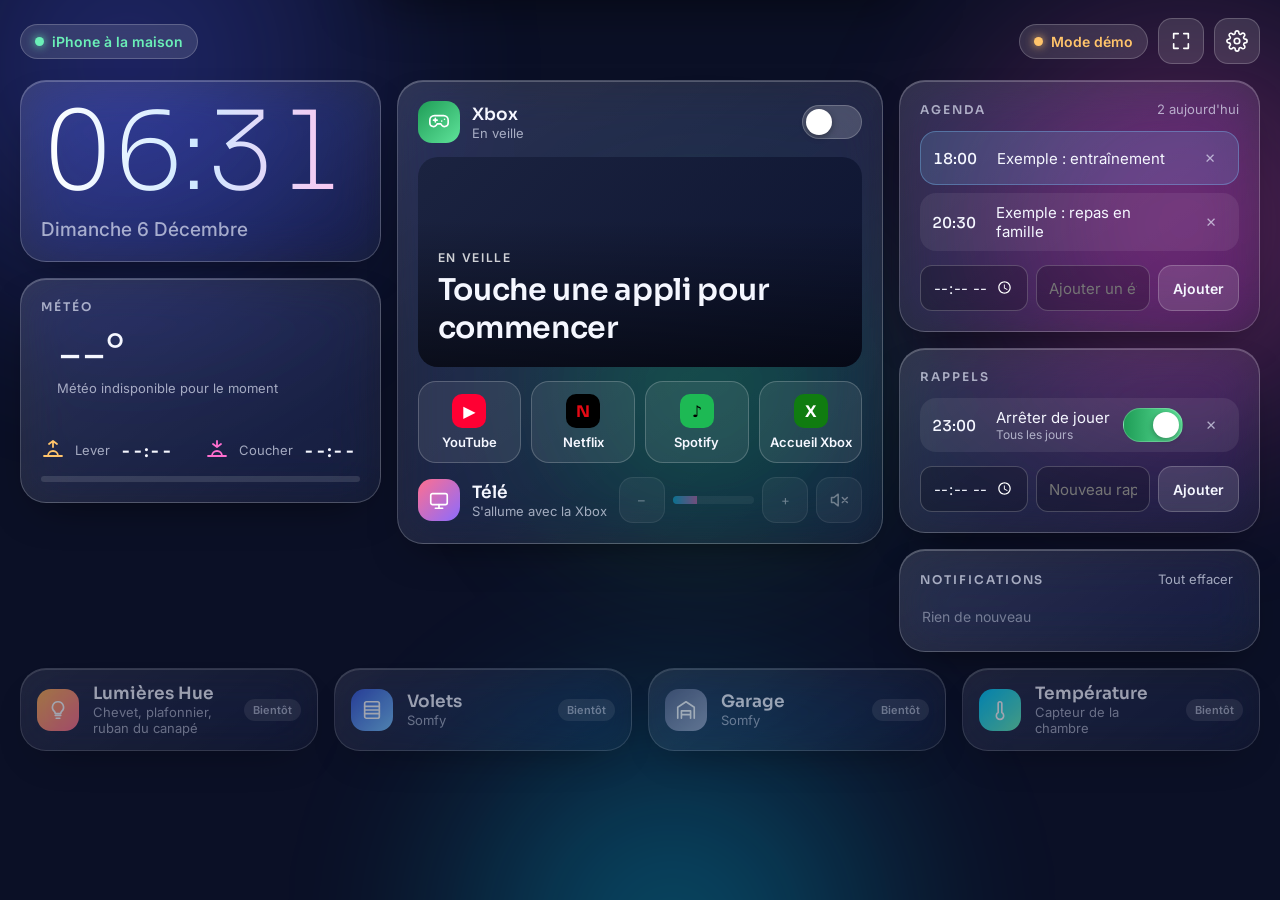
==== commit ddc99a9d: "Branche l'appli et la tablette sur Home Assistant (servies depuis HA, appareils trouvés tout seuls) " ====
--- a/tablette/index.html
+++ b/tablette/index.html
@@ -149,7 +149,7 @@
   background:rgba(25,30,62,.85);-webkit-backdrop-filter:blur(30px);backdrop-filter:blur(30px);border:1px solid var(--edge)}
 .field{display:flex;flex-direction:column;gap:6px}
 .field label{font-size:13px;font-weight:600;color:var(--muted)}
-.field input{min-height:46px;border-radius:12px;border:1px solid var(--edge);background:rgba(0,0,0,.25);padding:0 12px;font-size:15px;width:100%}
+.field input,.field select{-webkit-appearance:none;appearance:none;min-height:46px;border-radius:12px;border:1px solid var(--edge);background:rgba(0,0,0,.25);padding:0 12px;font-size:15px;width:100%}
 .help{font-size:13px;color:var(--muted);line-height:1.5;margin:0}
 .help code{background:rgba(255,255,255,.1);padding:1px 6px;border-radius:6px;font-size:12px}
 .status{font-size:14px;font-weight:600}
@@ -286,23 +286,21 @@
     </div>
 
     <h2>Home Assistant</h2>
-    <p class="help">Tant que ce n'est pas rempli, le tableau de bord reste en mode démo. L'adresse et la clé restent <b>uniquement sur cette tablette</b> : elles ne sont jamais envoyées sur GitHub.</p>
+    <p class="help">Tant que ce n'est pas rempli, le tableau de bord reste en mode démo. L'adresse et la clé restent <b>uniquement sur cette tablette</b> : elles ne sont jamais envoyées sur GitHub. « Tester » trouve tout seul la Xbox et la présence.</p>
     <div class="field">
-      <label for="st-url">Adresse de Home Assistant (en https)</label>
-      <input id="st-url" type="url" placeholder="https://xxxx.ui.nabu.casa" autocomplete="off" spellcheck="false">
+      <label for="st-url">Adresse de Home Assistant</label>
+      <input id="st-url" type="url" placeholder="Remplie toute seule si la page est ouverte depuis Home Assistant" autocomplete="off" spellcheck="false">
     </div>
     <div class="field">
       <label for="st-token">Clé d'accès (jeton longue durée)</label>
       <input id="st-token" type="password" placeholder="Profil › Sécurité › Jetons d'accès longue durée" autocomplete="off" spellcheck="false">
     </div>
     <details class="adv">
-      <summary>Noms des appareils dans Home Assistant</summary>
+      <summary>Appareils</summary>
       <div class="two">
         <div class="field"><label for="st-xbox">Xbox</label><input id="st-xbox" type="text" placeholder="media_player.xbox" spellcheck="false"></div>
         <div class="field"><label for="st-person">Présence iPhone</label><input id="st-person" type="text" placeholder="person.clement" spellcheck="false"></div>
       </div>
-      <p class="help">Pour que la tablette ait le droit de parler à Home Assistant, ajoute dans <code>configuration.yaml</code> :<br>
-      <code>http:</code> › <code>cors_allowed_origins:</code> › <code>- https://clemclem43240-svg.github.io</code></p>
     </details>
     <div class="row" style="flex-wrap:wrap">
       <span class="status" id="st-status"></span>
@@ -330,6 +328,10 @@
 
   /* ---------- état ---------- */
   let cfg = store.get('cfg', {city:'', url:'', token:'', xbox:'media_player.xbox', person:''});
+  /* servie par Home Assistant lui-même (http://…:8123/local/…) : l'adresse se remplit toute seule */
+  const SAME = location.port === '8123' || location.pathname.indexOf('/local/') === 0;
+  if (SAME && !cfg.url) cfg.url = location.origin;
+  let haHome = null; /* position de la maison (zone.home), utilisée pour la météo */
   let live = false;
   const s = {xbox:false, app:null, vol:30, muted:false, home:true};
   let agenda = store.get('agenda', null);
@@ -399,6 +401,7 @@
     try {
       let loc = null;
       if (cfg.city) loc = await geocode(cfg.city);
+      if (!loc) loc = haHome;
       if (!loc) loc = await position();
       if (!loc){ loc = {lat:48.8566, lon:2.3522, name:'Paris (choisis ta ville dans Réglages)'}; }
       const u = 'https://api.open-meteo.com/v1/forecast?latitude='+loc.lat+'&longitude='+loc.lon+
@@ -540,6 +543,7 @@
       const pic = at.entity_picture ? (at.entity_picture.startsWith('http') ? at.entity_picture : cfg.url.replace(/\/+$/,'') + at.entity_picture) : null;
       liveMedia = on && (at.media_title || at.source) ? {title: at.media_title || at.source, picture: pic} : null;
       renderXbox();
+      if (!haHome){ try { const z = await ha('/api/states/zone.home'); if (z.attributes && typeof z.attributes.latitude === 'number'){ haHome = {lat:z.attributes.latitude, lon:z.attributes.longitude, name:'Maison'}; if (!cfg.city) loadWeather(); } } catch(e){} }
       if (cfg.person){
         const p = await ha('/api/states/'+encodeURIComponent(cfg.person));
         const home = p.state === 'home';
@@ -552,29 +556,49 @@
     }
   }
 
+  /* ---------- découverte des appareils ---------- */
+  const DOM = {xbox:['media_player'], person:['person','device_tracker']};
+  const GUESS = {xbox:/xbox/, person:/clement|iphone/};
+  async function findDevices(url, token){
+    const r = await fetch(url.replace(/\/+$/,'')+'/api/states', {headers:{'Authorization':'Bearer '+token}});
+    if (!r.ok) throw new Error('HTTP '+r.status);
+    const states = await r.json(); let found = 0;
+    [['xbox'],['person']].forEach(([k]) => {
+      const old = $('st-'+k), cur = old.value.trim();
+      const list = states.filter(e => DOM[k].includes(e.entity_id.split('.')[0]));
+      const name = e => (e.attributes && e.attributes.friendly_name) || e.entity_id;
+      const sel = document.createElement('select'); sel.id = 'st-'+k;
+      sel.innerHTML = '<option value="">Pas encore (démo)</option>' + list.map(e => '<option value="'+esc(e.entity_id)+'">'+esc(name(e))+' · '+esc(e.entity_id)+'</option>').join('');
+      let pick = list.some(e => e.entity_id === cur) ? cur : '';
+      if (!pick){ const g = list.filter(e => GUESS[k].test((e.entity_id+' '+name(e)).toLowerCase())); if (g.length === 1) pick = g[0].entity_id; else if (k === 'xbox' && list.length === 1) pick = list[0].entity_id; }
+      sel.value = pick; if (pick) found++;
+      old.replaceWith(sel);
+    });
+    return found;
+  }
+  async function testAndFind(c, st){
+    st.className='status'; st.textContent='Recherche des appareils…';
+    try { const n = await findDevices(c.url, c.token); st.className='status ok'; st.textContent='Connexion réussie · '+n+' appareil'+(n>1?'s':'')+' reconnu'+(n>1?'s':'')+'. Vérifiez la liste puis Enregistrer.'; }
+    catch(e){ st.className='status err'; st.textContent = /401/.test(e.message) ? 'Clé refusée' : 'Pas de réponse : vérifiez l\'adresse et que vous êtes sur le wifi de la maison'; }
+  }
+
   /* ---------- réglages ---------- */
   const dlg = $('settings');
   function fillSettings(){ $('st-city').value = cfg.city||''; $('st-url').value = cfg.url||''; $('st-token').value = cfg.token||''; $('st-xbox').value = cfg.xbox||''; $('st-person').value = cfg.person||''; $('st-status').textContent=''; }
   function readSettings(){ return {city:$('st-city').value.trim(), url:$('st-url').value.trim(), token:$('st-token').value.trim(), xbox:$('st-xbox').value.trim()||'media_player.xbox', person:$('st-person').value.trim()}; }
-  $('open-settings').onclick = () => { fillSettings(); if (dlg.showModal) dlg.showModal(); else dlg.setAttribute('open',''); };
+  $('open-settings').onclick = () => { fillSettings(); if (cfg.url && cfg.token) findDevices(cfg.url, cfg.token).catch(()=>{}); if (dlg.showModal) dlg.showModal(); else dlg.setAttribute('open',''); };
   $('st-test').onclick = async () => {
     const c = readSettings(), st = $('st-status');
     if (!c.url || !c.token){ st.className='status err'; st.textContent='Remplis l\'adresse et la clé'; return; }
-    if (location.protocol === 'https:' && c.url.startsWith('http:')){ st.className='status err'; st.textContent='L\'adresse doit commencer par https://'; return; }
-    st.className='status'; st.textContent='Test en cours…';
-    try {
-      const r = await fetch(c.url.replace(/\/+$/,'')+'/api/', {headers:{'Authorization':'Bearer '+c.token}});
-      if (r.status === 401){ st.className='status err'; st.textContent='Clé refusée'; return; }
-      if (!r.ok) throw new Error();
-      st.className='status ok'; st.textContent='Connexion réussie';
-    } catch(e){ st.className='status err'; st.textContent='Pas de réponse (adresse ou autorisation cors)'; }
+    if (location.protocol === 'https:' && c.url.startsWith('http:')){ st.className='status err'; st.textContent='Ouvrez l\'appli depuis Home Assistant : http://(adresse):8123/local/ma-chambre/index.html'; return; }
+    await testAndFind(c, st);
   };
   $('st-save').onclick = () => {
     const old = cfg.city; cfg = readSettings(); store.set('cfg', cfg); dlg.close();
     if (cfg.city !== old) loadWeather();
     poll();
   };
-  $('st-forget').onclick = () => { cfg = {city:cfg.city, url:'', token:'', xbox:'media_player.xbox', person:''}; store.set('cfg', cfg); fillSettings(); live=false; liveMedia=null; setMode(); $('st-status').className='status ok'; $('st-status').textContent='Adresse et clé effacées de la tablette'; };
+  $('st-forget').onclick = () => { cfg = {city:cfg.city, url:SAME?location.origin:'', token:'', xbox:'media_player.xbox', person:''}; store.set('cfg', cfg); fillSettings(); live=false; liveMedia=null; setMode(); $('st-status').className='status ok'; $('st-status').textContent='Adresse et clé effacées de la tablette'; };
 
   /* ---------- plein écran & écran allumé ---------- */
   $('fs').onclick = () => { const el = document.documentElement; const req = el.requestFullscreen || el.webkitRequestFullscreen;
--- a/anim.css
+++ b/anim.css
@@ -13,9 +13,8 @@
 .view-in{ animation:viewIn .42s var(--smooth) both }
 
 /* Appui sur un bouton ou une carte */
-button,.card,a{ transition:transform .18s var(--spring) }
+.btn,.icon-btn,.scene,.appb,.app,.sw{ transition:transform .18s var(--spring), background .25s, border-color .3s, box-shadow .3s }
 button:active,.scene:active,.appb:active,.app:active{ transform:scale(.95) }
-.card:has(> .row button:active){ transform:scale(.99) }
 
 /* Onde au toucher */
 .ripple{ position:absolute; border-radius:50%; pointer-events:none; background:rgba(255,255,255,.35); transform:scale(0); animation:ripple .6s ease-out forwards }
